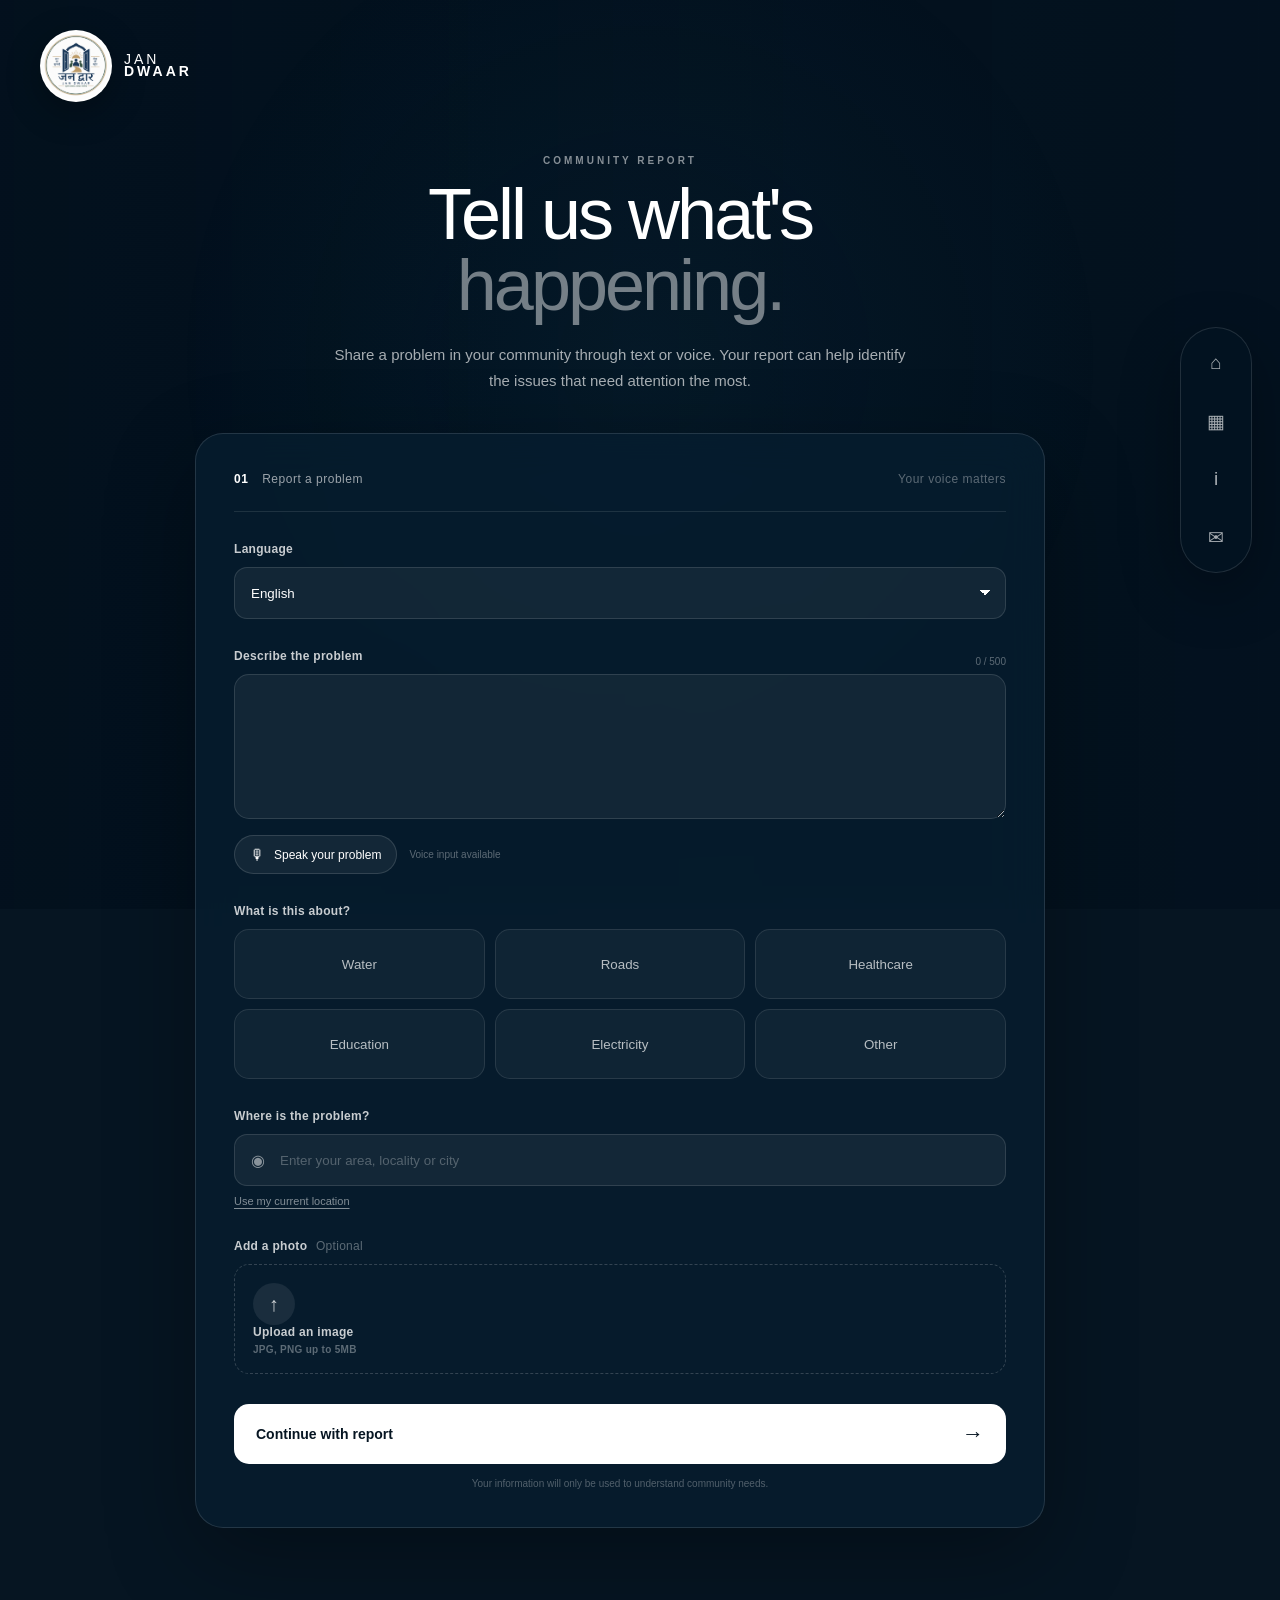
==== report.html @ 1fa3200b "Add files via upload" ====
<!DOCTYPE html>
<html lang="en">
<head>
    <meta charset="UTF-8">
    <meta name="viewport" content="width=device-width, initial-scale=1.0">
    <title>Report a Problem | Jan Dwaar</title>
    <link rel="stylesheet" href="report.css">
</head>
<body>
    <div class="background"></div>
    <div class="overlay"></div>
    <header class="top-header">
        <a href="index.html" class="logo-link">
            <div class="logo-circle">
                <img src="logo (2).png" alt="Jan Dwar Logo">
            </div>
            <div class="brand-name">
                <span>JAN</span>
                <strong>DWAAR</strong>
            </div>
        </a>
    </header>
    <nav class="side-nav">
        <a href="index.html" class="side-item">
            <span class="side-icon">⌂</span>
            <span class="side-label">
                Home
            </span>
        </a>
        <a href="dashboard.html" class="side-item">
            <span class="side-icon">▦</span>
            <span class="side-label">
                Dashboard
            </span>
        </a>
        <a href="about.html" class="side-item">
            <span class="side-icon">i</span>
            <span class="side-label">
                About
            </span>
        </a>
        <a href="contact.html" class="side-item">
            <span class="side-icon">✉</span>
            <span class="side-label">
                Contact
            </span>
        </a>
    </nav>
    <main class="report-page">
        <section class="report-container">
            <div class="intro">
                <div class="small-label">
                    COMMUNITY REPORT
                </div>
                <h1>
                    Tell us what's<br>
                    <span>happening.</span>
                </h1>
                <p>
                    Share a problem in your community through
                    text or voice. Your report can help identify
                    the issues that need attention the most.
                </p>
            </div>
            <div class="report-card">
                <div class="progress-top">
                    <div>
                        <span class="step-number">01</span>
                        <span>Report a problem</span>
                    </div>

                    <span class="step-info">
                        Your voice matters
                    </span>
                </div>

                <div class="form-group">
                    <label for="language">
                        Language
                    </label>
                    <select id="language">

                        <option value="English">
                            English
                        </option>

                        <option value="Hindi">
                            हिन्दी (Hindi)
                        </option>

                        <option value="Marathi">
                            मराठी (Marathi)
                        </option>
                    </select>
                </div>
                <div class="form-group">
                    <div class="label-row">
                        <label for="problem">
                            Describe the problem
                        </label>
                        <span id="character-count">
                            0 / 500
                        </span>
                    </div>
                    <textarea
                        id="problem"
                        maxlength="500"
                    ></textarea>
                    <div class="voice-area">

                        <button type="button" id="voice-button" class="voice-button">
    <span class="mic-icon">🎙</span>
    <span id="voice-text">
        Speak your problem
    </span>
</button>
<span id="recording-status">
    Voice input available
</span>
    </div>
       </div>
                <div class="form-group">

                    <label for="category">
                        What is this about?
                    </label>
                    <div class="category-grid">
                        <button type="button" class="category-btn" data-category="Water">
                            Water
                        </button>
                        <button type="button" class="category-btn" data-category="Roads">
                            Roads
                        </button>
  <button type="button" class="category-btn" data-category="Healthcare">
                          Healthcare
                        </button>
                        <button type="button" class="category-btn" data-category="Education">
                             Education
                        </button>
                        <button type="button" class="category-btn" data-category="Electricity">
                            Electricity
                        </button>


                        <button type="button" class="category-btn" data-category="Other">
                             Other
                        </button>
                    </div>
                </div>
<div class="form-group">
    <label for="location">
        Where is the problem?
    </label>
    <div class="location-input">
        <span class="location-icon">◉</span>
        <input
            type="text"
            id="location"
            placeholder="Enter your area, locality or city"
        >
    </div>
    <button type="button" id="location-button" class="detect-location" onclick="getLocation()">
        Use my current location
    </button>
    <input type="hidden" id="latitude">
    <input type="hidden" id="longitude">

</div>
                <div class="form-group">
                    <label>
                        Add a photo
                        <span class="optional">Optional
                        </span>
                    </label>
                    <label for="photo" class="photo-upload">
                        <div class="upload-icon">
                            ↑
                        </div>
                        <div>
                            <strong>
                                Upload an image
                            </strong>
                            <small>
                                JPG, PNG up to 5MB
                            </small>
                        </div>
                    </label>
                    <input type="file" id="photo" accept="image/*" hidden>
                    <div  id="photo-preview" class="photo-preview">

                    </div>
                </div>
                <button type="button" id="submit-button" class="submit-button">
                    <span><a href="confirm.html" class="bibi">Continue with report</span></a>
                    <span class="arrow">→</span>
                </button>
                <p class="privacy-note">
                    Your information will only be used
                    to understand community needs.
                </p>
            </div>
        </section>
        <section id="ai-section" class="ai-section hidden">
            <div class="ai-container">
                <div class="ai-header">
                    <div class="ai-symbol">✦</div>
                    <div>
                        <span class="small-label"> AI UNDERSTANDING</span>
                        <h2>
                            Here's what we understood.
                        </h2>
                    </div>
                </div>

                <p class="ai-description">
                    Our AI has analysed your report.
                    Please check the details before submitting.
                </p>
                <div class="ai-results">
                    <div class="result-item">
                        <span class="result-label">Problem</span>
                        <strong id="ai-problem">—</strong>
                    </div>
                    <div class="result-item">
                        <span class="result-label"></span>Category</span>
                        <strong id="ai-category">- </strong>
                    </div>
                    <div class="result-item">
                        <span class="result-label">Severity</span>
                        <strong id="ai-severity" class="severity">-</strong>
                    </div>
                    <div class="result-item">
                        <span class="result-label">Location</span>
                        <strong id="ai-location">—</strong>
                    </div>
                </div>
                <div class="ai-summary">
                    <span>AI Summary</span>
                    <p id="ai-summary-text">—</p>
                </div>
                <div class="ai-actions">
                    <button type="button" id="edit-button" class="secondary-button">← Edit report</button>


                    <button
                        type="button"
                        id="confirm-button"
                        class="confirm-button"
                    >
                        Confirm & Submit →
                    </button>

                </div>

            </div>

        </section>



        <!-- =========================
             SUCCESS SECTION
        ========================== -->

        <section
            id="success-section"
            class="success-section hidden"
        >

            <div class="success-card">

                <div class="success-icon">
                    ✓
                </div>

                <span class="small-label">
                    REPORT SUBMITTED
                </span>

                <h2>
                    Thank you for speaking up.
                </h2>

                <p>
                    Your report has been added to the
                    community data. It will help us understand
                    which issues need attention.
                </p>


                <div class="request-id">

                    <span>
                        Request ID
                    </span>

                    <strong id="request-id">
                        JD-000000
                    </strong>

                </div>


                <a
                    href="dashboard.html"
                    class="dashboard-button"
                >
                    View Community Dashboard →
                </a>


                <a
                    href="report.html"
                    class="new-report"
                >
                    Report another problem
                </a>

            </div>

        </section>

    </main>


    <script src="report.js"></script>

</body>
</html>
---- report.css ----
* {
    margin: 0;
    padding: 0;
    box-sizing: border-box;
}

html {
    width: 100%;
    min-height: 100%;
    scroll-behavior: smooth;
}

body {
    width: 100%;
    min-height: 100vh;
    font-family: Arial, Helvetica, sans-serif;
    color: white;
    background: #061522;
    overflow-x: hidden;
    overflow-y: auto;
}

.background {
    position: fixed;
    inset: 0;
    z-index: 0;
    background: linear-gradient(90deg, rgba(3, 17, 30, 0.96), rgba(3, 17, 30, 0.82), rgba(3, 17, 30, 0.72)),
        url("https://images.unsplash.com/photo-1531206715517-5c0ba140b2b8?auto=format&fit=crop&w=2000&q=85");
    background-size: cover;
    background-position: center;
    transform: scale(1.02);
}
.overlay {
    position: fixed;
    inset: 0;
    z-index: 1;
    pointer-events: none;
    background:radial-gradient(circle at 50% 40%, rgba(22, 80, 110, 0.12), transparent 55%);
}

.top-header {
    position: fixed;
    top: 30px;
    left: 40px;
    z-index: 20;
}

.logo-link {
    display: flex;
    align-items: center;
    gap: 12px;
    color: white;
    text-decoration: none;
}

.logo-circle {
    width: 72px;
    height: 72px;
    border-radius: 50%;
    overflow: hidden;
    background: white;
    border: 2px solid rgba(255,255,255,0.6);
    box-shadow: 0 10px 35px rgba(0,0,0,0.3);
}

.logo-circle img {
    width: 100%;
    height: 100%;
    object-fit: cover;
}

.brand-name {
    display: flex;
    flex-direction: column;
    line-height: 0.85;
    letter-spacing: 3px;
    font-size: 14px;
}

.brand-name span {
    font-weight: 300;
}

.brand-name strong {
    font-weight: 700;
}

.side-nav {
    position: fixed;
    right: 28px;
    top: 50%;
    transform: translateY(-50%);
    z-index: 30;
    display: flex;
    flex-direction: column;
    gap: 8px;
    padding: 10px;
    border-radius: 40px;
    background: rgba(3, 20, 34, 0.72);
    border: 1px solid rgba(255,255,255,0.12);
    backdrop-filter: blur(16px);
    -webkit-backdrop-filter: blur(16px);
    box-shadow: 0 20px 60px rgba(0,0,0,0.3);
}


.side-item {
    position: relative;

    width: 50px;
    height: 50px;

    display: flex;

    align-items: center;
    justify-content: center;

    color: rgba(255,255,255,0.65);

    text-decoration: none;

    border-radius: 50%;

    transition:
        0.3s ease;

}


.side-icon {
    font-size: 19px;

    display: flex;

    align-items: center;
    justify-content: center;

    width: 100%;
    height: 100%;
}


.side-item:hover,
.side-item.active {
    color: white;

    background: rgba(255,255,255,0.13);

    transform: scale(1.05);
}


.side-label {
    position: absolute;

    right: 62px;

    top: 50%;

    transform:
        translateY(-50%)
        translateX(10px);

    opacity: 0;

    pointer-events: none;

    padding: 8px 13px;

    border-radius: 20px;

    white-space: nowrap;

    font-size: 12px;

    background: rgba(3,20,34,0.9);

    border: 1px solid rgba(255,255,255,0.1);

    transition: 0.25s ease;
}


.side-item:hover .side-label {
    opacity: 1;

    transform:
        translateY(-50%)
        translateX(0);
}

.bibi {
    color:#061522;
    text-decoration: none;
}

/* =========================================
   MAIN
========================================= */

.report-page {
    position: relative;

    z-index: 5;

    width: 100%;

    min-height: 100vh;

    padding:
        150px
        130px
        100px
        90px;
}


/* =========================================
   CONTAINER
========================================= */

.report-container {
    width: min(850px, 100%);

    margin: 0 auto;
}


/* =========================================
   INTRO
========================================= */

.intro {
    text-align: center;

    margin-bottom: 40px;
}


.small-label {
    display: inline-block;

    margin-bottom: 13px;

    font-size: 10px;

    letter-spacing: 3px;

    font-weight: 600;

    color: rgba(255,255,255,0.52);
}


.intro h1 {
    font-size: clamp(42px, 6vw, 72px);

    line-height: 0.98;

    letter-spacing: -3px;

    font-weight: 500;

    margin-bottom: 22px;
}


.intro h1 span {
    color: rgba(255,255,255,0.45);
}


.intro p {
    max-width: 580px;

    margin: auto;

    color: rgba(255,255,255,0.65);

    font-size: 15px;

    line-height: 1.7;
}


/* =========================================
   REPORT CARD
========================================= */

.report-card {
    padding: 38px;

    border-radius: 28px;

    background:
        rgba(7, 30, 48, 0.78);

    border:
        1px solid rgba(255,255,255,0.12);

    backdrop-filter: blur(20px);
    -webkit-backdrop-filter: blur(20px);

    box-shadow:
        0 30px 90px rgba(0,0,0,0.3);
}


/* =========================================
   PROGRESS
========================================= */

.progress-top {
    display: flex;

    align-items: center;
    justify-content: space-between;

    padding-bottom: 25px;

    margin-bottom: 30px;

    border-bottom:
        1px solid rgba(255,255,255,0.1);

    color: rgba(255,255,255,0.6);

    font-size: 12px;

    letter-spacing: 0.5px;
}


.step-number {
    margin-right: 10px;

    color: white;

    font-weight: bold;
}


.step-info {
    color: rgba(255,255,255,0.35);
}


/* =========================================
   FORM
========================================= */

.form-group {
    margin-bottom: 30px;
}


.form-group label {
    display: block;

    margin-bottom: 11px;

    font-size: 12px;

    font-weight: 600;

    color: rgba(255,255,255,0.78);

    letter-spacing: 0.3px;
}


.optional {
    margin-left: 5px;

    color: rgba(255,255,255,0.35);

    font-weight: normal;
}


select,
textarea,
input[type="text"] {

    width: 100%;

    border: 1px solid rgba(255,255,255,0.12);

    outline: none;

    color: white;

    background:
        rgba(255,255,255,0.055);

    font-family: inherit;

    transition: 0.25s ease;
}


select {
    height: 52px;

    padding: 0 16px;

    border-radius: 13px;

    appearance: none;

    background-image:
        linear-gradient(45deg, transparent 50%, white 50%),
        linear-gradient(135deg, white 50%, transparent 50%);

    background-position:
        calc(100% - 20px) 22px,
        calc(100% - 15px) 22px;

    background-size:
        5px 5px,
        5px 5px;

    background-repeat: no-repeat;
}


select option {
    color: #111;

    background: white;
}


textarea {
    min-height: 145px;

    padding: 16px;

    border-radius: 15px;

    resize: vertical;

    line-height: 1.6;

    font-size: 14px;
}


textarea::placeholder,
input::placeholder {
    color: rgba(255,255,255,0.28);
}


textarea:focus,
input:focus,
select:focus {
    border-color:
        rgba(255,255,255,0.35);

    background:
        rgba(255,255,255,0.08);
}


.label-row {
    display: flex;

    align-items: center;
    justify-content: space-between;
}


#character-count {
    font-size: 10px;

    color: rgba(255,255,255,0.35);
}


/* =========================================
   VOICE
========================================= */

.voice-area {
    display: flex;

    align-items: center;

    gap: 12px;

    margin-top: 12px;
}


.voice-button {
    display: flex;

    align-items: center;

    gap: 9px;

    padding: 10px 15px;

    border-radius: 30px;

    border: 1px solid rgba(255,255,255,0.13);

    color: white;

    background:
        rgba(255,255,255,0.06);

    cursor: pointer;

    font-size: 12px;

    transition: 0.25s ease;
}


.voice-button:hover {
    background:
        rgba(255,255,255,0.12);
}


.voice-button.recording {
    background:
        rgba(180, 50, 50, 0.35);

    border-color:
        rgba(255,100,100,0.5);
}


.mic-icon {
    font-size: 15px;
}


#recording-status {
    font-size: 10px;

    color: rgba(255,255,255,0.35);
}


/* =========================================
   CATEGORY
========================================= */

.category-grid {
    display: grid;

    grid-template-columns:
        repeat(3, 1fr);

    gap: 10px;
}


.category-btn {
    min-height: 70px;

    padding: 10px;

    border-radius: 15px;

    border:
        1px solid rgba(255,255,255,0.1);

    color: rgba(255,255,255,0.7);

    background:
        rgba(255,255,255,0.04);

    cursor: pointer;

    font-family: inherit;

    display: flex;

    flex-direction: column;

    align-items: center;
    justify-content: center;

    gap: 6px;

    transition: 0.25s ease;
}


.category-btn span {
    font-size: 20px;
}


.category-btn:hover {
    background:
        rgba(255,255,255,0.08);

    color: white;
}


.category-btn.selected {
    color: white;

    background:
        rgba(255,255,255,0.13);

    border-color:
        rgba(255,255,255,0.35);

    transform: translateY(-2px);
}


/* =========================================
   LOCATION
========================================= */

.location-input {
    position: relative;
}


.location-input input {
    height: 52px;

    padding:
        0 16px 0 45px;

    border-radius: 13px;
}


.location-icon {
    position: absolute;

    left: 17px;
    top: 50%;

    transform: translateY(-50%);

    color: rgba(255,255,255,0.5);

    z-index: 2;
}


.detect-location {
    margin-top: 9px;

    padding: 0;

    border: none;

    background: none;

    color: rgba(255,255,255,0.5);

    font-size: 11px;

    cursor: pointer;

    text-decoration: underline;

    text-underline-offset: 3px;
}


.detect-location:hover {
    color: white;
}


/* =========================================
   PHOTO
========================================= */

.photo-upload {
    min-height: 85px;

    padding: 18px;

    display: flex;

    align-items: center;

    gap: 15px;

    border:
        1px dashed rgba(255,255,255,0.18);

    border-radius: 15px;

    cursor: pointer;

    transition: 0.25s ease;
}


.photo-upload:hover {
    background:
        rgba(255,255,255,0.05);

    border-color:
        rgba(255,255,255,0.35);
}


.upload-icon {
    width: 42px;
    height: 42px;

    border-radius: 50%;

    display: flex;

    align-items: center;
    justify-content: center;

    background:
        rgba(255,255,255,0.08);

    font-size: 20px;
}


.photo-upload strong {
    display: block;

    font-size: 12px;

    margin-bottom: 5px;
}


.photo-upload small {
    display: block;

    color: rgba(255,255,255,0.35);

    font-size: 10px;
}


.photo-preview {
    display: none;

    margin-top: 12px;
}


.photo-preview img {
    width: 120px;
    height: 90px;

    object-fit: cover;

    border-radius: 10px;

    border: 1px solid rgba(255,255,255,0.15);
}


/* =========================================
   SUBMIT
========================================= */

.submit-button {
    width: 100%;

    height: 60px;

    border: none;

    border-radius: 15px;

    color: #071522;

    background: white;

    font-size: 14px;

    font-weight: 600;

    cursor: pointer;

    display: flex;

    align-items: center;
    justify-content: space-between;

    padding: 0 22px;

    transition: 0.3s ease;
}


.submit-button:hover {
    transform: translateY(-2px);

    box-shadow:
        0 15px 30px rgba(0,0,0,0.25);
}


.arrow {
    font-size: 22px;
}


.privacy-note {
    margin-top: 14px;

    text-align: center;

    font-size: 10px;

    color: rgba(255,255,255,0.3);
}


/* =========================================
   AI SECTION
========================================= */

.ai-section {
    position: relative;

    z-index: 5;

    padding:
        50px 20px 100px;
}


.ai-container {
    width: min(850px, 100%);

    margin: auto;

    padding: 38px;

    border-radius: 28px;

    background:
        rgba(8, 33, 50, 0.9);

    border:
        1px solid rgba(255,255,255,0.12);

    backdrop-filter: blur(20px);

    box-shadow:
        0 30px 90px rgba(0,0,0,0.3);
}


.ai-header {
    display: flex;

    align-items: center;

    gap: 15px;
}


.ai-symbol {
    width: 45px;
    height: 45px;

    border-radius: 50%;

    display: flex;

    align-items: center;
    justify-content: center;

    background:
        rgba(255,255,255,0.1);

    font-size: 20px;
}


.ai-header h2 {
    font-size: 28px;

    font-weight: 500;

    letter-spacing: -0.8px;
}


.ai-description {
    margin:
        20px 0 30px;

    color: rgba(255,255,255,0.5);

    font-size: 13px;

    line-height: 1.6;
}


/* =========================================
   AI RESULTS
========================================= */

.ai-results {
    display: grid;

    grid-template-columns:
        repeat(2, 1fr);

    gap: 10px;

    margin-bottom: 12px;
}


.result-item {
    padding: 20px;

    min-height: 90px;

    border-radius: 14px;

    background:
        rgba(255,255,255,0.045);

    border:
        1px solid rgba(255,255,255,0.08);
}


.result-label {
    display: block;

    margin-bottom: 9px;

    color: rgba(255,255,255,0.35);

    font-size: 10px;

    text-transform: uppercase;

    letter-spacing: 1px;
}


.result-item strong {
    display: block;

    font-size: 14px;

    line-height: 1.4;
}


.severity {
    text-transform: capitalize;
}


/* =========================================
   AI SUMMARY
========================================= */

.ai-summary {
    padding: 20px;

    border-radius: 14px;

    background:
        rgba(255,255,255,0.045);

    border:
        1px solid rgba(255,255,255,0.08);
}


.ai-summary > span {
    font-size: 10px;

    color: rgba(255,255,255,0.35);

    text-transform: uppercase;

    letter-spacing: 1px;
}


.ai-summary p {
    margin-top: 9px;

    font-size: 13px;

    line-height: 1.6;

    color: rgba(255,255,255,0.72);
}


/* =========================================
   AI ACTIONS
========================================= */

.ai-actions {
    display: flex;

    gap: 10px;

    margin-top: 25px;
}


.secondary-button,
.confirm-button {
    height: 52px;

    border-radius: 13px;

    padding: 0 20px;

    cursor: pointer;

    font-family: inherit;

    font-size: 12px;

    transition: 0.25s ease;
}


.secondary-button {
    flex: 1;

    border:
        1px solid rgba(255,255,255,0.12);

    color: white;

    background:
        rgba(255,255,255,0.05);
}


.confirm-button {
    flex: 1;

    border: none;

    color: #061522;

    background: white;

    font-weight: 600;
}


.secondary-button:hover,
.confirm-button:hover {
    transform: translateY(-2px);

}


/* =========================================
   SUCCESS
========================================= */

.success-section {
    position: relative;

    z-index: 10;

    min-height: 70vh;

    padding:
        40px 20px 100px;
}


.success-card {
    width: min(620px, 100%);

    margin: auto;

    padding: 50px 40px;

    text-align: center;

    border-radius: 28px;

    background:
        rgba(8, 33, 50, 0.9);

    border:
        1px solid rgba(255,255,255,0.12);

    backdrop-filter: blur(20px);
}


.success-icon {
    width: 70px;
    height: 70px;

    margin:
        0 auto 25px;

    border-radius: 50%;

    display: flex;

    align-items: center;
    justify-content: center;

    font-size: 30px;

    background:
        rgba(255,255,255,0.1);

    border:
        1px solid rgba(255,255,255,0.2);
}


.success-card h2 {
    font-size: 34px;

    font-weight: 500;

    margin-bottom: 15px;
}


.success-card > p {
    max-width: 450px;

    margin: 0 auto 30px;

    color: rgba(255,255,255,0.55);

    font-size: 13px;

    line-height: 1.7;
}


.request-id {
    padding: 17px;

    margin-bottom: 20px;

    border-radius: 12px;

    background:
        rgba(255,255,255,0.05);
}


.request-id span {
    display: block;

    margin-bottom: 6px;

    font-size: 9px;

    letter-spacing: 2px;

    color: rgba(255,255,255,0.35);
}


.request-id strong {
    font-size: 18px;

    letter-spacing: 2px;
}


.dashboard-button {
    display: block;

    padding: 16px;

    border-radius: 12px;

    color: #061522;

    background: white;

    text-decoration: none;

    font-size: 12px;

    font-weight: 600;
}

.new-report {
    display: inline-block;

    margin-top: 20px;

    color: rgba(255,255,255,0.5);

    font-size: 11px;

    text-decoration: underline;
}


/* =========================================
   HIDDEN
========================================= */

.hidden {
    display: none !important;
}


/* =========================================
   MOBILE
========================================= */

@media (max-width: 768px) {

    .top-header {
        top: 20px;
        left: 20px;
    }


    .logo-circle {
        width: 55px;
        height: 55px;
    }


    .brand-name {
        font-size: 11px;
    }


    .side-nav {
        right: 12px;

        padding: 7px;
    }


    .side-item {
        width: 43px;
        height: 43px;
    }


    .side-label {
        display: none;
    }


    .report-page {
        padding:
            120px 20px 70px;
    }


    .intro h1 {
        font-size: 46px;

        letter-spacing: -2px;
    }


    .intro p {
        font-size: 13px;
    }


    .report-card {
        padding: 22px;

        border-radius: 22px;
    }


    .category-grid {
        grid-template-columns:
            repeat(2, 1fr);
    }


    .ai-container {
        padding: 25px;
    }


    .ai-results {
        grid-template-columns: 1fr;
    }


    .ai-actions {
        flex-direction: column;
    }


    .success-card {
        padding: 40px 25px;
    }

}


@media (max-width: 450px) {

    .brand-name {
        display: none;
    }


    .progress-top {
        align-items: flex-start;

        gap: 10px;
    }


    .step-info {
        text-align: right;
    }


    .voice-area {
        align-items: flex-start;

        flex-direction: column;
    }

}
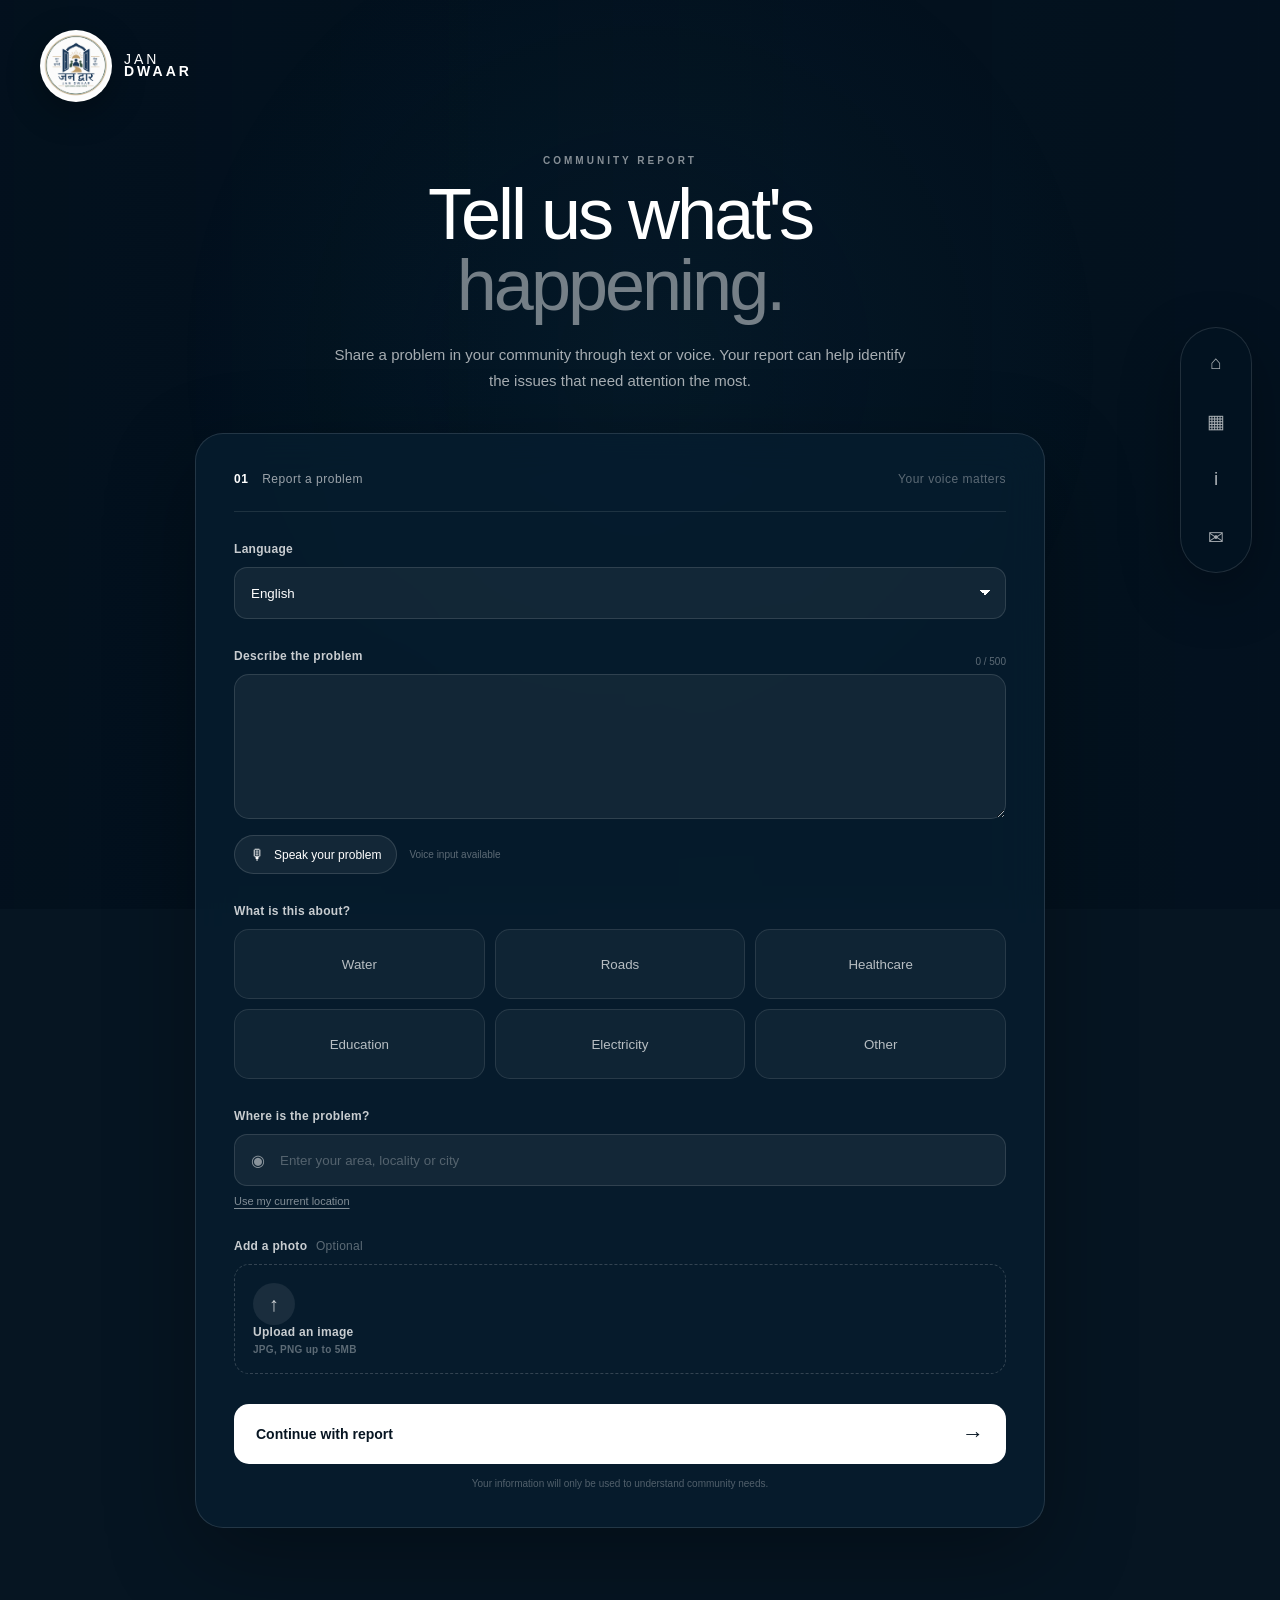
==== commit c2e300aa: "Update report.html" ====
--- a/report.html
+++ b/report.html
@@ -191,8 +191,9 @@
                     </div>
                 </div>
                 <button type="button" id="submit-button" class="submit-button">
-                    <span><a href="confirm.html" class="bibi">Continue with report</span></a>
-                    <span class="arrow">→</span>
+    <span>Continue with report</span>
+    <span class="arrow">→</span>
+</button>
                 </button>
                 <p class="privacy-note">
                     Your information will only be used
@@ -326,4 +327,4 @@
     <script src="report.js"></script>
 
 </body>
-</html>+</html>
